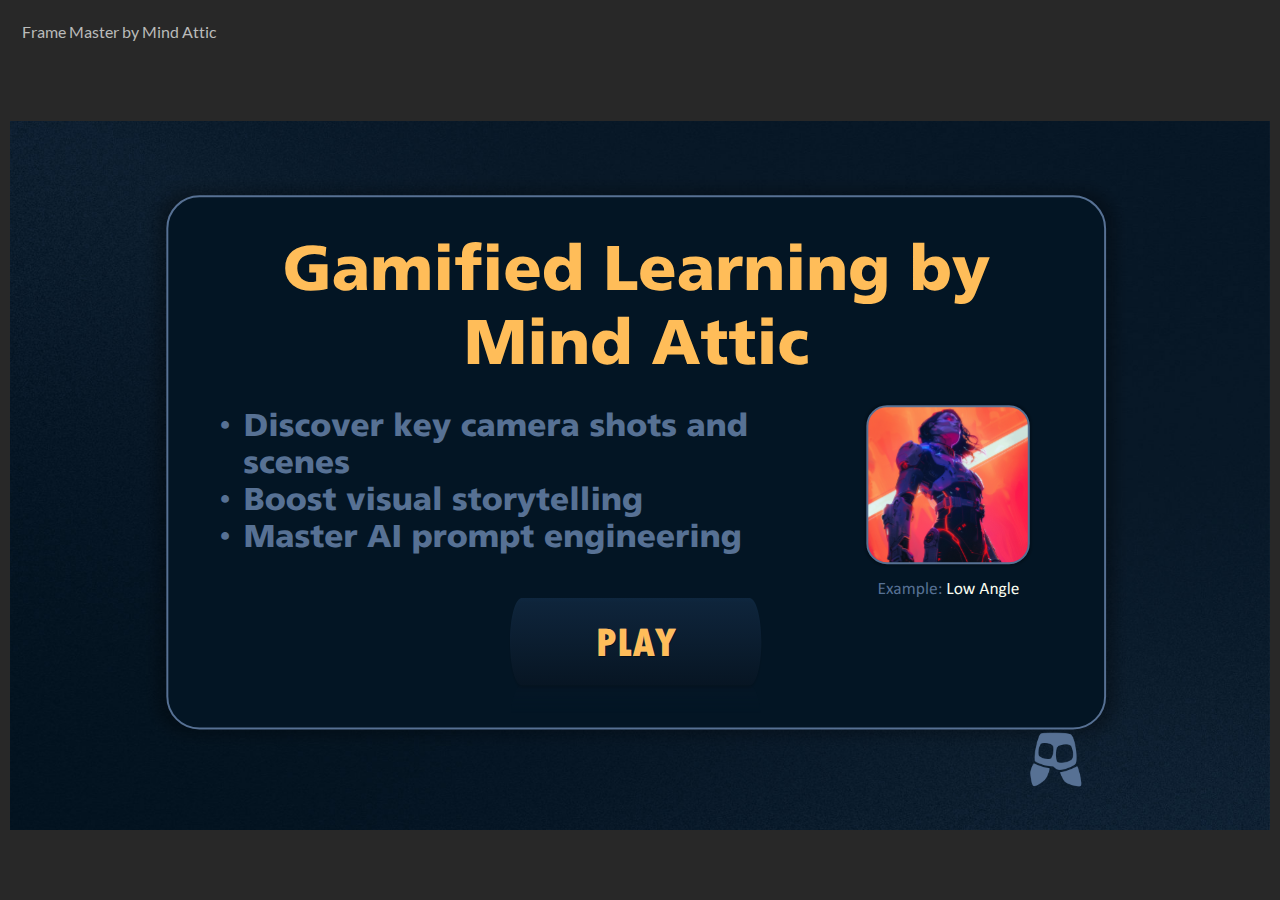
==== index.html @ d584688f "Update and rename story.html to index.html" ====
﻿<!doctype html>
<html lang="en-US">
<head>
  <meta charset="utf-8">
  <!-- Created using Storyline 360 - http://www.articulate.com  -->
  <!-- version: 3.86.32028.0 -->
  <title>Frame Master by Mind Attic</title>
  <meta http-equiv="x-ua-compatible" content="IE=edge"/>
  <meta name="viewport" content="width=device-width,initial-scale=1,user-scalable=no,shrink-to-fit=no,minimal-ui"/>
  <meta name="apple-mobile-web-app-capable" content="yes"/>
  <style>
    html, body { height: 100%; padding: 0; margin: 0 }
    #app { height: 100%; width: 100%; }
  </style>

  <script>
    window.DS = {};
    window.globals = {
      DATA_PATH_BASE: '',
      HAS_FRAME: true,
      HAS_SLIDE: true,

      lmsPresent: false,
      tinCanPresent: false,
      cmi5Present: false,
      aoSupport: false,
      scale: 'noscale',
      captureRc: false,
      browserSize: 'optimal',
      bgColor: '#282828',
      features: 'ClosedCaptionsCustomization,DropInBase,DropInInteractions,DropInMisc,DropInVectors,DropInVideo,JsApi,LayerPresentAsDialog,MultipleQuizTracking,UpdatedThemeEditor',
      themeName: 'unified',
      preloaderColor: '#FFFFFF',
      suppressAnalytics: false,
      productChannel: 'stable',
      publishSource: 'storyline',
      aid: 'aid|3d3e8f25-de1e-40fc-a83b-dbcee0b505d5',
      cid: '620f5f59-a15d-4185-9ea1-18e1c8b3d3c5',
      playerVersion: '3.86.32028.0',
      publishTimestamp: '2024-03-20T09:26:16.8019691Z',
      maxIosVideoElements: 10,
      connectionSettings: { message: 'You%20are%20offline.%20Trying%20to%20reconnect...', useDarkTheme: false, mode: 'disabled' },
      hasFeature: function(feature) {
        return this.features.split(',').includes(feature);
      },
      
      parseParams: function(qs) {
        if (window.globals.parsedParams != null) {
          return window.globals.parsedParams;
        }
        qs = (qs || window.location.search.substr(1)).split('+').join(' ');
        var params = {},
            tokens,
            re = /[?&]?([^=]+)=([^&]*)/g;

        while (tokens = re.exec(qs)) {
          params[decodeURIComponent(tokens[1]).trim()] =
            decodeURIComponent(tokens[2]).trim();
        }
        window.globals.parsedParams = params;
        return params;
      }

    };
  </script>
  <script>
    var isIe11 = ('ActiveXObject' in window || window.MSBlobBuilder != null)
      && window.msCrypto != null && !window.ActiveXObject;
    if (isIe11) {
      window.globals.unsupportedBrowser = true;
      document.write(atob('[base64]'));
    }
  </script>

  <script>
    if (window.globals.hasFeature('MultiLanguageSupport')) {
      
      
    }
  </script>

  
  <script>window.THREE = { };</script>
  
</head>
<body style="background: #282828" class="cs-HTML theme-unified">
  <!-- 360 -->
  <script>!function(){var e,i=/iPhone/i,o=/iPod/i,n=/iPad/i,t=/\biOS-universal(?:.+)Mac\b/i,r=/\bAndroid(?:.+)Mobile\b/i,a=/Android/i,d=/(?:SD4930UR|\bSilk(?:.+)Mobile\b)/i,p=/Silk/i,l=/Windows Phone/i,u=/\bWindows(?:.+)ARM\b/i,b=/BlackBerry/i,s=/BB10/i,c=/Opera Mini/i,f=/\b(CriOS|Chrome)(?:.+)Mobile/i,h=/Mobile(?:.+)Firefox\b/i,v=function(e){return void 0!==e&&"MacIntel"===e.platform&&"number"==typeof e.maxTouchPoints&&e.maxTouchPoints>1&&"undefined"==typeof MSStream};e=function(e){var m={userAgent:"",platform:"",maxTouchPoints:0};e||"undefined"==typeof navigator?"string"==typeof e?m.userAgent=e:e&&e.userAgent&&(m={userAgent:e.userAgent,platform:e.platform,maxTouchPoints:e.maxTouchPoints||0}):m={userAgent:navigator.userAgent,platform:navigator.platform,maxTouchPoints:navigator.maxTouchPoints||0};var g=m.userAgent,y=g.split("[FBAN");void 0!==y[1]&&(g=y[0]),void 0!==(y=g.split("Twitter"))[1]&&(g=y[0]);var A=function(e){return function(i){return i.test(e)}}(g),w={apple:{phone:A(i)&&!A(l),ipod:A(o),tablet:!A(i)&&(A(n)||v(m))&&!A(l),universal:A(t),device:(A(i)||A(o)||A(n)||A(t)||v(m))&&!A(l)},amazon:{phone:A(d),tablet:!A(d)&&A(p),device:A(d)||A(p)},android:{phone:!A(l)&&A(d)||!A(l)&&A(r),tablet:!A(l)&&!A(d)&&!A(r)&&(A(p)||A(a)),device:!A(l)&&(A(d)||A(p)||A(r)||A(a))||A(/\bokhttp\b/i)},windows:{phone:A(l),tablet:A(u),device:A(l)||A(u)},other:{blackberry:A(b),blackberry10:A(s),opera:A(c),firefox:A(h),chrome:A(f),device:A(b)||A(s)||A(c)||A(h)||A(f)},any:!1,phone:!1,tablet:!1};return w.any=w.apple.device||w.android.device||w.windows.device||w.other.device,w.phone=w.apple.phone||w.android.phone||w.windows.phone,w.tablet=w.apple.tablet||w.android.tablet||w.windows.tablet,w}(),"object"==typeof exports&&"undefined"!=typeof module?module.exports=e:"function"==typeof define&&define.amd?define((function(){return e})):this.isMobile=e}();
    window.isMobile.apple.tablet = window.isMobile.apple.tablet ||
      (navigator.platform === 'MacIntel' && navigator.maxTouchPoints > 1);
    window.isMobile.apple.device = window.isMobile.apple.device || window.isMobile.apple.tablet;
    window.isMobile.tablet = window.isMobile.tablet || window.isMobile.apple.tablet;
    window.isMobile.any = window.isMobile.any || window.isMobile.apple.tablet;
  </script>

  <div id="focus-sink" tabindex="-1"></div>

  <div id="preso"></div>
  <script>
    (function() {

      var classTypes = [ 'desktop', 'mobile', 'phone', 'tablet' ];

      var addDeviceClasses = function(prefix, testObj) {
        var curr, i;
        for (i = 0; i < classTypes.length; i++) {
          curr = classTypes[i];
          if (testObj[curr]) {
            document.body.classList.add(prefix + curr);
          }
        }
      };

      var params = window.globals.parseParams(),
          isDevicePreview = params.devicepreview === '1',
          isPhoneOverride = params.deviceType === 'phone' || (isDevicePreview && params.phone == '1'),
          isTabletOverride = (params.deviceType === 'tablet' || isDevicePreview) && !isPhoneOverride,
          isMobileOverride = isPhoneOverride || isTabletOverride;

      var deviceView = {
        desktop: !window.isMobile.any && !isMobileOverride,
        mobile: window.isMobile.any || isMobileOverride,
        phone: isPhoneOverride || (window.isMobile.phone && !isTabletOverride),
        tablet: isTabletOverride || window.isMobile.tablet
      };

      window.globals.deviceView = deviceView;
      window.isMobile.desktop = !window.isMobile.any;
      window.isMobile.mobile = window.isMobile.any;

      addDeviceClasses('view-', deviceView);

    })();
  </script>
  
  <script src='story_content/user.js' type=text/javascript></script>
  <div class="slide-loader"></div>

  <script>
    var doc = document, loader = doc.body.querySelector('.slide-loader'); [ 1, 2, 3 ].forEach(function(n) { var d = doc.createElement('div'); d.style.backgroundColor = window.globals.preloaderColor; d.classList.add('mobile-loader-dot'); d.classList.add('dot' + n); loader.appendChild(d); });
  </script>

  <div class="mobile-load-title-overlay" style="display: none">
    <div class="mobile-load-title">Frame Master by Mind Attic</div>
  </div>

  <div class="mobile-chrome-warning"></div>

  
<style>
  .warn-connection-dialog {
    display: none;
    background: transparent;
    pointer-events: all;
    position: fixed;
    left: 0;
    top: 0;
    width: 100%;
    height: 100%;
    z-index: 999;
  }

  .warn-connection-content {
    pointer-events: all;
    border-radius: 4px;
    background: white;
    border: 1px solid #E7E7E7;
    color: #333333;
    box-shadow: 0 2px 4px rgba(0, 0, 0, 0.25);
    transition: all 150ms ease-out;
    position: absolute;
    white-space: nowrap;
  }

  .view-phone.is-landscape .warn-connection-content {
    left: 23px;
    bottom: 23px;
  }

  .view-tablet.is-landscape .warn-connection-content {
    left: 50%;
    top: 20px;
    transform: translateX(-50%);
  }

  .view-mobile.is-portrait .warn-connection-content {
    transform: translate(-50%, calc(-100% - 15px));
  }

  .warn-connection-content p {
    display: inline-block;
    margin: 0 8px 0 0;
    line-height: 33px;
    font-size: 11px;
  }

  .warn-connection-content svg {
    position: relative;
    vertical-align: middle;
    margin: 0 2px 2px 8px;
  }

  .view-desktop .warn-connection-content {
    left: 1.5em;
    bottom: 1.5em;
  }

  .view-desktop .warn-connection-content p {
    font-size: 1.1em;
  }

  .is-offline .warn-connection-dialog {
    display: block;
  }

  .is-offline .cs-panel * {
    pointer-events: none !important;
  }

  .is-offline .cs-panel {
    pointer-events: all !important;
  }

  .is-offline #nav-controls * {
    pointer-events: none !important;
  }

  .is-offline #nav-controls {
    pointer-events: all !important;
  }
</style>

<div class="warn-connection-dialog" role="alertdialog" aria-modal="true" tabindex="0" aria-labelledby="warn-connection-message">
  <div class="warn-connection-content">
    <svg width="17" height="15" viewBox="0 0 17 15" xmlns="http://www.w3.org/2000/svg">
      <path fill="#8F0000" stroke="white" d="M16.07,12.98 L15.88,12.23 L9.51,1.21 C8.97,0.26,7.6,0.26,7.06,1.21 L0.69,12.23 C0.15,13.16,0.81,14.36,1.91,14.36 H14.65 C15.47,14.36,16.05,13.7,16.07,12.98 Z"/>
      <path fill="white" stroke="white" d="M8.58,5.5 C8.35,5.28,8.5,5.35,8.21,5.32 C8.09,5.35,7.97,5.49,7.96,5.67 C7.97,5.79,7.98,5.92,7.98,6.04 L7.98,6.04 C7.99,6.17,8,6.31,8.01,6.43 L8.01,6.44 C8.03,6.92,8.06,7.41,8.09,7.9 L8.09,7.9 C8.12,8.39,8.14,8.88,8.17,9.37 C8.17,9.39,8.18,9.42,8.2,9.44 C8.23,9.46,8.25,9.47,8.28,9.47 C8.31,9.47,8.34,9.46,8.35,9.44 C8.37,9.43,8.38,9.4,8.39,9.35 L8.39,9.34 C8.39,9.24,8.4,9.15,8.4,9.05 L8.4,9.05 C8.41,8.96,8.41,8.86,8.42,8.75 C8.43,8.44,8.45,8.12,8.47,7.81 L8.47,7.81 C8.49,7.49,8.51,7.18,8.53,6.87 C8.55,6.46,8.56,6.05,8.59,5.64 L8.6,5.62 C8.6,5.57,8.59,5.53,8.58,5.5 L8.21,5.32 Z"/>
      <circle fill="white" stroke="white" cx="8.3" cy="11.35" r="0.3"/>
    </svg>
    <p id="warn-connection-message">You are offline. Trying to reconnect...</p>
  </div>
</div>

<script>
  (function() {
    window.DS.connection = {
      warningShown: false,
      assets: {},
      loadingAssetGroup: false,
      retryDelay: 500
    };

    var connectionSettings = window.globals.connectionSettings || {};

    var useConnectionMessages = window.AbortController != null &&
      window.location.protocol != 'file:' &&
      connectionSettings.mode === 'normal';

    window.DS.connection.useConnectionMessages = useConnectionMessages;

    var assetCount = 0;
    var checkLoadedId;


    if (useConnectionMessages && connectionSettings != null) {
      var contentEl = document.querySelector('.warn-connection-content');
      var messageEl = contentEl.querySelector('p');

      if (connectionSettings.useDarkTheme) {
        contentEl.style.borderColor = '#BABBBA';
        contentEl.style.backgroundColor = '#282828';
        contentEl.style.color = '#FFFFFF';
      }

      if (connectionSettings.message != null) {
        messageEl.textContent = window.decodeURIComponent(connectionSettings.message);
      }
    }

    function checkAssetsReady() {
      for (var i in DS.connection.assets) {
        if (!DS.connection.assets[i].success) {
          return false;
        }
      }
      return true;
    }

    function stopAssetGroup() {
      if (!useConnectionMessages) { return; }

      assetCount = 0;

      DS.connection.oldAssetGroup = DS.connection.assets;
      DS.connection.assets = {};
      DS.connection.loadingAssetGroup = false;
      clearInterval(checkLoadedId);
    }

    function startAssetGroup() {
      if (!useConnectionMessages) { return; }
      var ticks = 0;
      clearInterval(checkLoadedId);
      checkLoadedId = setInterval(function() {
        var loaded = 0;
        if (assetCount === 0 && loaded === 0) {
          clearInterval(checkLoadedId);
          return;
        }

        for (var i in DS.connection.assets) {
          if (DS.connection.assets[i].success) {
            loaded++;
          }
        }

        if (assetCount === loaded && checkAssetsReady()) {
          for (var i in DS.connection.assets) {
            if (DS.connection.assets[i].action) {
              DS.connection.assets[i].action();
            }
          }
          hideWarning();
          stopAssetGroup();
        }
      }, 100)
    }

    function requiredAsset(url, action, retry, type) {
      if (!useConnectionMessages) { return; }
      if (DS.connection.assets[url]) { return; }

      DS.connection.assets[url] = {
        success: false, action: action, retry: retry, type: type
      };
      assetCount = Object.keys(DS.connection.assets).length;
      if (!DS.connection.loadingAssetGroup) {
        startAssetGroup();
      }
      DS.connection.loadingAssetGroup = true;
    }

    function assetLoaded(url) {
      if (!useConnectionMessages) { return; }
      if (DS.connection.assets[url]) {
        DS.connection.assets[url].success = true;
      }
    }

    function assetFailed(url) {
      if (!useConnectionMessages) { return; }
      if (!DS.connection.assets[url]) {
        if (/\.js$/.test(url) && url.indexOf('transcripts') === -1) {
          setTimeout(function() {
            if (DS.connection.lastSlideLoaded != null) {
              DS.connection.lastSlideLoaded();
            }
          }, DS.connection.retryDelay);
        }
        return;
      }
      if (!DS.connection.warningShown) { showWarning(); }
      if (DS.connection.assets[url].retry) {
        setTimeout(function() {
          if (!DS.connection.assets[url].success) {
            DS.connection.assets[url].retry()
          }
        }, DS.connection.retryDelay);
      }
    }

    function hideWarning() {
      document.body.classList.remove('is-offline');
      DS.connection.warningShown = false;
      enableKeys();
    }
    DS.connection.hideWarning = hideWarning

    function showWarning(btn) {
      document.body.classList.add('is-offline')
      DS.connection.warningShown = true;
      updateWarningPosition();
      disableKeys();
    }

    function updateWarningPosition() {
      if (!DS.connection.warningShown) {
        return;
      }

      var isPortrait = document.body.classList.contains('is-portrait');
      var isMobile = document.body.classList.contains('view-mobile');
      var warningEl = document.querySelector('.warn-connection-content');

      if (isPortrait && isMobile) {
        var slide = document.querySelector('.primary-slide');
        var slideRect = slide != null
          ? slide.getBoundingClientRect()
          : { top: window.innerHeight, left: 0, width: window.innerWidth };

        warningEl.style.top = `${slideRect.top}px`
        warningEl.style.left = `${slideRect.left + slideRect.width / 2}px`
      } else {
        warningEl.style.top = null;
        warningEl.style.left = null;
      }

      window.requestAnimationFrame(updateWarningPosition);
    }

    function onDisableKeyDown(e) {
      e.preventDefault();
      e.stopImmediatePropagation();
    }

    function onDisableKeyUp(e) {
      e.preventDefault();
      e.stopImmediatePropagation();
    }

    var accStyle = document.createElement('style');
    var warnDialogEl = document.querySelector('.warn-connection-dialog');

    function disableKeys() {
      if (DS.views && DS.views.nsStack && DS.views.nsStack.length === 1) {
        DS.views.nsStack[0].tabReachable = false
        DS.views.nsStack[0].updateTabIndex(true, true);
      }

      accStyle.innerHTML = '.acc-shadow-dom { display: none; }';
      document.body.appendChild(accStyle);

      warnDialogEl.parentNode.append(warnDialogEl);
      warnDialogEl.focus();
    }

    function enableKeys() {
      accStyle.remove();
      if (DS.views && DS.views.nsStack && DS.views.nsStack.length === 1 && DS.views.nsStack[0].name === '_frame') {
        DS.views.nsStack[0].tabReachable = true;
        DS.views.nsStack[0].updateTabIndex();
      }
    }

    // these will all be noops if the feature flag isn't set in
    // the data and `window.globals.features`
    DS.connection.requiredAsset = requiredAsset;
    DS.connection.assetLoaded = assetLoaded;
    DS.connection.assetFailed = assetFailed;
    DS.connection.stopAssetGroup = stopAssetGroup;
    DS.connection.startAssetGroup = startAssetGroup;
  })();
</script>


  <script>
    
    if (window.autoSpider && window.vInterfaceObject) {
      document.querySelector('.mobile-load-title-overlay').style.display = 'none';
    }
  </script>

  

  <link rel="stylesheet" href="html5/data/css/output.min.css" data-noprefix/>
</body>
<script src="html5/lib/scripts/bootstrapper.min.js"></script>
</html>
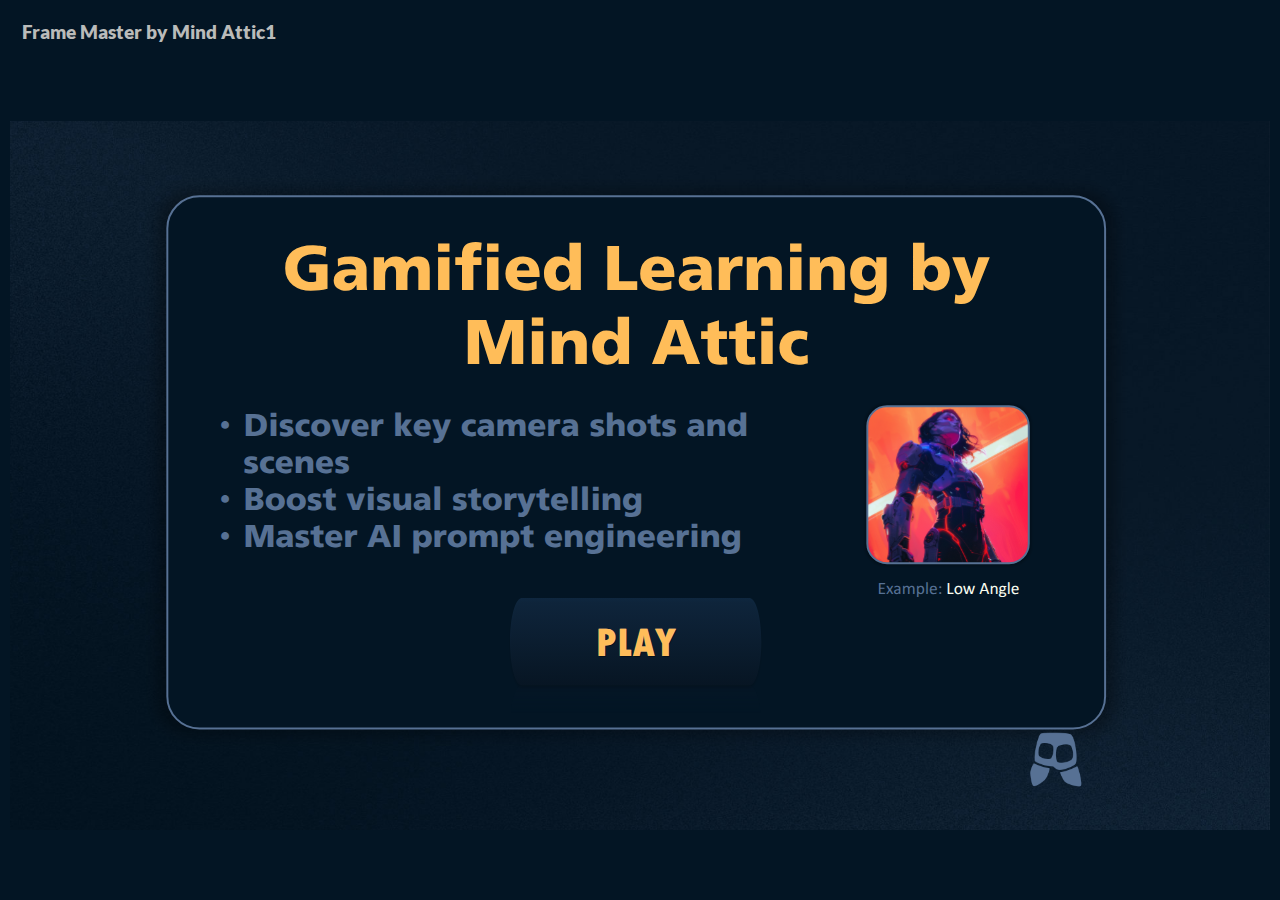
==== commit f53e3377: "Add files via upload" ====
--- a/index.html
+++ b/index.html
@@ -4,7 +4,7 @@
   <meta charset="utf-8">
   <!-- Created using Storyline 360 - http://www.articulate.com  -->
   <!-- version: 3.86.32028.0 -->
-  <title>Frame Master by Mind Attic</title>
+  <title>Frame Master by Mind Attic1</title>
   <meta http-equiv="x-ua-compatible" content="IE=edge"/>
   <meta name="viewport" content="width=device-width,initial-scale=1,user-scalable=no,shrink-to-fit=no,minimal-ui"/>
   <meta name="apple-mobile-web-app-capable" content="yes"/>
@@ -27,7 +27,7 @@
       scale: 'noscale',
       captureRc: false,
       browserSize: 'optimal',
-      bgColor: '#282828',
+      bgColor: '#031524',
       features: 'ClosedCaptionsCustomization,DropInBase,DropInInteractions,DropInMisc,DropInVectors,DropInVideo,JsApi,LayerPresentAsDialog,MultipleQuizTracking,UpdatedThemeEditor',
       themeName: 'unified',
       preloaderColor: '#FFFFFF',
@@ -37,7 +37,7 @@
       aid: 'aid|3d3e8f25-de1e-40fc-a83b-dbcee0b505d5',
       cid: '620f5f59-a15d-4185-9ea1-18e1c8b3d3c5',
       playerVersion: '3.86.32028.0',
-      publishTimestamp: '2024-03-20T09:26:16.8019691Z',
+      publishTimestamp: '2024-03-20T10:41:28.9292103Z',
       maxIosVideoElements: 10,
       connectionSettings: { message: 'You%20are%20offline.%20Trying%20to%20reconnect...', useDarkTheme: false, mode: 'disabled' },
       hasFeature: function(feature) {
@@ -83,7 +83,7 @@
   <script>window.THREE = { };</script>
   
 </head>
-<body style="background: #282828" class="cs-HTML theme-unified">
+<body style="background: #031524" class="cs-HTML theme-unified">
   <!-- 360 -->
   <script>!function(){var e,i=/iPhone/i,o=/iPod/i,n=/iPad/i,t=/\biOS-universal(?:.+)Mac\b/i,r=/\bAndroid(?:.+)Mobile\b/i,a=/Android/i,d=/(?:SD4930UR|\bSilk(?:.+)Mobile\b)/i,p=/Silk/i,l=/Windows Phone/i,u=/\bWindows(?:.+)ARM\b/i,b=/BlackBerry/i,s=/BB10/i,c=/Opera Mini/i,f=/\b(CriOS|Chrome)(?:.+)Mobile/i,h=/Mobile(?:.+)Firefox\b/i,v=function(e){return void 0!==e&&"MacIntel"===e.platform&&"number"==typeof e.maxTouchPoints&&e.maxTouchPoints>1&&"undefined"==typeof MSStream};e=function(e){var m={userAgent:"",platform:"",maxTouchPoints:0};e||"undefined"==typeof navigator?"string"==typeof e?m.userAgent=e:e&&e.userAgent&&(m={userAgent:e.userAgent,platform:e.platform,maxTouchPoints:e.maxTouchPoints||0}):m={userAgent:navigator.userAgent,platform:navigator.platform,maxTouchPoints:navigator.maxTouchPoints||0};var g=m.userAgent,y=g.split("[FBAN");void 0!==y[1]&&(g=y[0]),void 0!==(y=g.split("Twitter"))[1]&&(g=y[0]);var A=function(e){return function(i){return i.test(e)}}(g),w={apple:{phone:A(i)&&!A(l),ipod:A(o),tablet:!A(i)&&(A(n)||v(m))&&!A(l),universal:A(t),device:(A(i)||A(o)||A(n)||A(t)||v(m))&&!A(l)},amazon:{phone:A(d),tablet:!A(d)&&A(p),device:A(d)||A(p)},android:{phone:!A(l)&&A(d)||!A(l)&&A(r),tablet:!A(l)&&!A(d)&&!A(r)&&(A(p)||A(a)),device:!A(l)&&(A(d)||A(p)||A(r)||A(a))||A(/\bokhttp\b/i)},windows:{phone:A(l),tablet:A(u),device:A(l)||A(u)},other:{blackberry:A(b),blackberry10:A(s),opera:A(c),firefox:A(h),chrome:A(f),device:A(b)||A(s)||A(c)||A(h)||A(f)},any:!1,phone:!1,tablet:!1};return w.any=w.apple.device||w.android.device||w.windows.device||w.other.device,w.phone=w.apple.phone||w.android.phone||w.windows.phone,w.tablet=w.apple.tablet||w.android.tablet||w.windows.tablet,w}(),"object"==typeof exports&&"undefined"!=typeof module?module.exports=e:"function"==typeof define&&define.amd?define((function(){return e})):this.isMobile=e}();
     window.isMobile.apple.tablet = window.isMobile.apple.tablet ||
@@ -141,7 +141,7 @@
   </script>
 
   <div class="mobile-load-title-overlay" style="display: none">
-    <div class="mobile-load-title">Frame Master by Mind Attic</div>
+    <div class="mobile-load-title">Frame Master by Mind Attic1</div>
   </div>
 
   <div class="mobile-chrome-warning"></div>
--- a/html5/data/css/output.min.css
+++ b/html5/data/css/output.min.css
@@ -1,47 +1,47 @@
 @font-face {
-  font-family: 'LatoBold Charset1_ Bold09061C29';
-  src: url('[data-uri]');
-  font-style: normal;
-  font-weight: normal;
-}
-@font-face {
-  font-family: 'Lato Charset1_ 6THAh2wh8E6BDDB5';
-  src: url('[data-uri]');
-  font-style: normal;
-  font-weight: normal;
-}
-@font-face {
-  font-family: 'Arial BlackBold ChaBoldBCD1B8EE';
+  font-family: 'Lato BlackBold CharBoldE68C568F';
+  src: url('[data-uri]');
+  font-style: normal;
+  font-weight: normal;
+}
+@font-face {
+  font-family: 'Lato Black Charset1_ 61E0DB5937';
+  src: url('[data-uri]');
+  font-style: normal;
+  font-weight: normal;
+}
+@font-face {
+  font-family: 'Arial BlackBold ChaBold15C0DC21';
   src: url('[data-uri]');
   font-style: normal;
   font-weight: normal;
 }
 @font-face {
-  font-family: 'Articulate Extrabolbold1CF6EB95';
+  font-family: 'Articulate ExtrabolboldE612F798';
   src: url('[data-uri]');
   font-style: normal;
   font-weight: normal;
 }
 @font-face {
-  font-family: 'Arial Charset1_ 5WJZWujFA6B886E';
+  font-family: 'Arial Charset1_ 6Rlu2oK18D7D424';
   src: url('[data-uri]');
   font-style: normal;
   font-weight: normal;
 }
 @font-face {
-  font-family: 'Tw Cen MT CondensedBoldDB06F043';
+  font-family: 'Tw Cen MT CondensedBold590670AF';
   src: url('[data-uri]');
   font-style: normal;
   font-weight: normal;
 }
 @font-face {
-  font-family: 'Calibri Charset1_ 697N37E971C15';
+  font-family: 'Calibri Charset1_ 6U2JfC9FDCD37';
   src: url('[data-uri]');
   font-style: normal;
   font-weight: normal;
 }
 @font-face {
-  font-family: 'CalibriBold CharsetBoldA651389D';
+  font-family: 'CalibriBold CharsetBold2903D2F0';
   src: url('[data-uri]');
   font-style: normal;
   font-weight: normal;
@@ -89,7 +89,7 @@
   font-weight: normal;
 }
 .cs-HTML {
-  background: rgba(40, 40, 40, 1);
+  background: rgba(3, 21, 36, 1);
 }
 .cs-npnxnanbnsnfns00000000001 .cs-infopanel  {
   box-shadow: 0 1px 0 rgba(0, 0, 0, 0);
@@ -147,7 +147,7 @@
 .cs-npnxnanbnsnfns00000000001 .cs-window  {
   box-shadow: 0 8px 5px rgba(0, 0, 0, 0.2);
   border-color: rgba(49, 99, 0, 0);
-  background: rgba(33, 33, 33, 1);
+  background: rgba(2, 14, 24, 1);
   color: rgba(248, 248, 248, 1);
 }
 .cs-npnxnanbnsnfns00000000001 .cs-window .cs-diva {
@@ -325,10 +325,10 @@
 }
 .cs-npnxnanbnsnfns00000000001 .cs-menu  {
   box-shadow: 0 1px 0 rgba(0, 0, 0, 0);
-  background: rgba(33, 33, 33, 1);
+  background: rgba(2, 14, 24, 1);
 }
 .cs-npnxnanbnsnfns00000000001 .cs-topmenu-item.active .cs-tab {
-  background: rgba(33, 33, 33, 1);
+  background: rgba(2, 14, 24, 1);
 }
 .cs-npnxnanbnsnfns00000000001 .cs-logo  {
   box-shadow: 0 1px 0 rgba(37, 75, 0, 1);
@@ -392,26 +392,26 @@
 }
 .cs-npnxnanbnsnfns00000000001.cs-base  {
   color: rgba(186, 187, 186, 1);
-  border-color: rgba(40, 40, 40, 1);
-  background: rgba(40, 40, 40, 1);
+  border-color: rgba(3, 21, 36, 1);
+  background: rgba(3, 21, 36, 1);
 }
 .cs-npnxnanbnsnfns00000000001.cs-base .cs-separator .cs-diva {
-  background: rgba(69, 69, 69, 1);
+  background: rgba(7, 52, 90, 1);
 }
 .cs-npnxnanbnsnfns00000000001.cs-base .cs-separator .cs-divb {
   background: rgba(0, 0, 0, 0);
 }
 .cs-npnxnanbnsnfns00000000001.cs-base .cs-topmenu-item.active .cs-tab {
-  border-color: rgba(69, 69, 69, 1);
+  border-color: rgba(7, 52, 90, 1);
 }
 .cs-npnxnanbnsnfns00000000001.cs-base .cs-topmenu-item.active .cs-panel {
-  border-color: rgba(69, 69, 69, 1);
+  border-color: rgba(7, 52, 90, 1);
 }
 .cs-npnxnanbnsnfns00000000001.cs-base .cs-left {
-  background: rgba(33, 33, 33, 1);
+  background: rgba(2, 14, 24, 1);
 }
 .cs-npnxnanbnsnfns00000000001.cs-base .cs-area-primary .cs-slide-container {
-  background: rgba(40, 40, 40, 1);
+  background: rgba(3, 21, 36, 1);
 }
 .cs-npnxnanbnsnfns00000000001.cs-base.cs-custom-theme .cs-brandhighlight-bg {
   background: rgba(79, 189, 244, 1) !important;
@@ -516,7 +516,7 @@
   background-size: 100%;
 }
 .cs-npnxnanbnsnfns00000000001 .panel-footer {
-  background: #212121;
+  background: #020E18;
 }
 .cs-npnxnanbnsnfns00000000001 #outline-search {
   background: rgba(255, 255, 255, 0.06);
@@ -557,13 +557,13 @@
   background: #BABBBA;
 }
 .cs-npnxnanbnsnfns00000000001 .cs-panel.topmenu-panel .panel-content, .cs-npnxnanbnsnfns00000000001 .top-tabs-drop {
-  background: #212121;
+  background: #020E18;
 }
 .cs-npnxnanbnsnfns00000000001 .cs-topmenu-item.active .cs-panel {
-  background: #212121;
+  background: #020E18;
 }
 .cs-npnxnanbnsnfns00000000001 .cs-menu.topmenu-panel, .cs-npnxnanbnsnfns00000000001 .top-tabs-drop {
-  border: 1px solid rgba(69, 69, 69, 1) !important;
+  border: 1px solid rgba(7, 52, 90, 1) !important;
   border-radius: 3px;
 }
 .cs-npnxnanbnsnfns00000000001 .resources .resources-list a:hover {
@@ -615,7 +615,7 @@
   fill: #F8F8F8;
 }
 .cs-npnxnanbnsnfns00000000001 .volume .btn:before {
-  background-image: url('[data-uri]');
+  background-image: url('[data-uri]');
 }
 .cs-npnxnanbnsnfns00000000001 .volume-track {
   background: #6C6C6C;
@@ -624,12 +624,12 @@
   stroke: #BABBBA;
 }
 .cs-npnxnanbnsnfns00000000001 .cs-settings > .settings-panel {
-  background: #212121;
-  border: 1px solid rgba(69, 69, 69, 1) !important;
+  background: #020E18;
+  border: 1px solid rgba(7, 52, 90, 1) !important;
   border-radius: 3px;
 }
 .cs-npnxnanbnsnfns00000000001 .cs-settings > .panel-down-arrow {
-  fill: #212121;
+  fill: #020E18;
 }
 .cs-npnxnanbnsnfns00000000001 .switch-toggle .border {
   stroke: #7C7C7C;
@@ -659,10 +659,10 @@
   background: rgba(0, 0, 0, 0.85);
 }
 .cs-npnxnanbnsnfns00000000001 .top-ui-bg, .cs-npnxnanbnsnfns00000000001 .bottom-ui-bg, .cs-npnxnanbnsnfns00000000001 .right-ui-bg, .cs-npnxnanbnsnfns00000000001 .left-ui-bg {
-  background: rgba(40, 40, 40, 0.8);
+  background: rgba(3, 21, 36, 0.8);
 }
 .cs-npnxnanbnsnfns00000000001 .circle-progress-bg {
-  fill: #282828;
+  fill: #031524;
 }
 .cs-npnxnanbnsnfns00000000001 .circle-progress-well {
   fill: #6C6C6C;
@@ -671,13 +671,13 @@
   stroke: #6C6C6C;
 }
 .cs-npnxnanbnsnfns00000000001 .lightbox .option-pane {
-  background: rgba(40, 40, 40, 0.8);
+  background: rgba(3, 21, 36, 0.8);
 }
 .cs-npnxnanbnsnfns00000000001 .lightbox .option-pane:before {
-  background: #282828;
+  background: #031524;
 }
 .cs-npnxnanbnsnfns00000000001 .message-window {
-  background: #212121;
+  background: #020E18;
   border: 1px solid rgba(255, 255, 255, 1) !important;
   border-radius: 3px;
 }
@@ -703,7 +703,7 @@
   color: #F8F8F8;
 }
 .cs-npnxnanbnsnfns00000000001.cs-base {
-  background: #282828;
+  background: #031524;
 }
 .cs-npnxnanbnsnfns00000000001 .cs-menu {
   background: transparent;
@@ -715,39 +715,39 @@
   background: #FFFFFF !important;
 }
 .fn-npnxnanbsnfns00000000001 {
-  font-family: 'Lato22AB4CAF';
+  font-family: 'Lato BlackDF371C99';
   -webkit-font-variant-ligatures: no-common-ligatures;
   font-variant-ligatures: no-common-ligatures;
 }
 .fn-pxabnsnfns00000000001 {
-  font-family: 'Lato22AB4CAF';
+  font-family: 'Lato BlackDF371C99';
   -webkit-font-variant-ligatures: no-common-ligatures;
   font-variant-ligatures: no-common-ligatures;
 }
 .fn-npxnabnsnfns00000000001 {
-  font-family: 'Lato22AB4CAF';
+  font-family: 'Lato BlackDF371C99';
   -webkit-font-variant-ligatures: no-common-ligatures;
   font-variant-ligatures: no-common-ligatures;
 }
 .fn-npnxnanbnsnfns00000000001 {
-  font-family: 'Lato22AB4CAF';
+  font-family: 'Lato BlackDF371C99';
   -webkit-font-variant-ligatures: no-common-ligatures;
   font-variant-ligatures: no-common-ligatures;
 }
 .fn-pxabnsnfns00000000000 {
-  font-family: 'Lato22AB4CAF';
+  font-family: 'Lato BlackDF371C99';
   -webkit-font-variant-ligatures: no-common-ligatures;
   font-variant-ligatures: no-common-ligatures;
 }
 @font-face {
-  font-family: 'Lato22AB4CAF';
-  src: url('[data-uri]');
+  font-family: 'Lato BlackDF371C99';
+  src: url('[data-uri]');
   font-style: normal;
   font-weight: bold;
 }
 @font-face {
-  font-family: 'Lato22AB4CAF';
-  src: url('[data-uri]');
+  font-family: 'Lato BlackDF371C99';
+  src: url('[data-uri]');
   font-style: normal;
   font-weight: normal;
 }
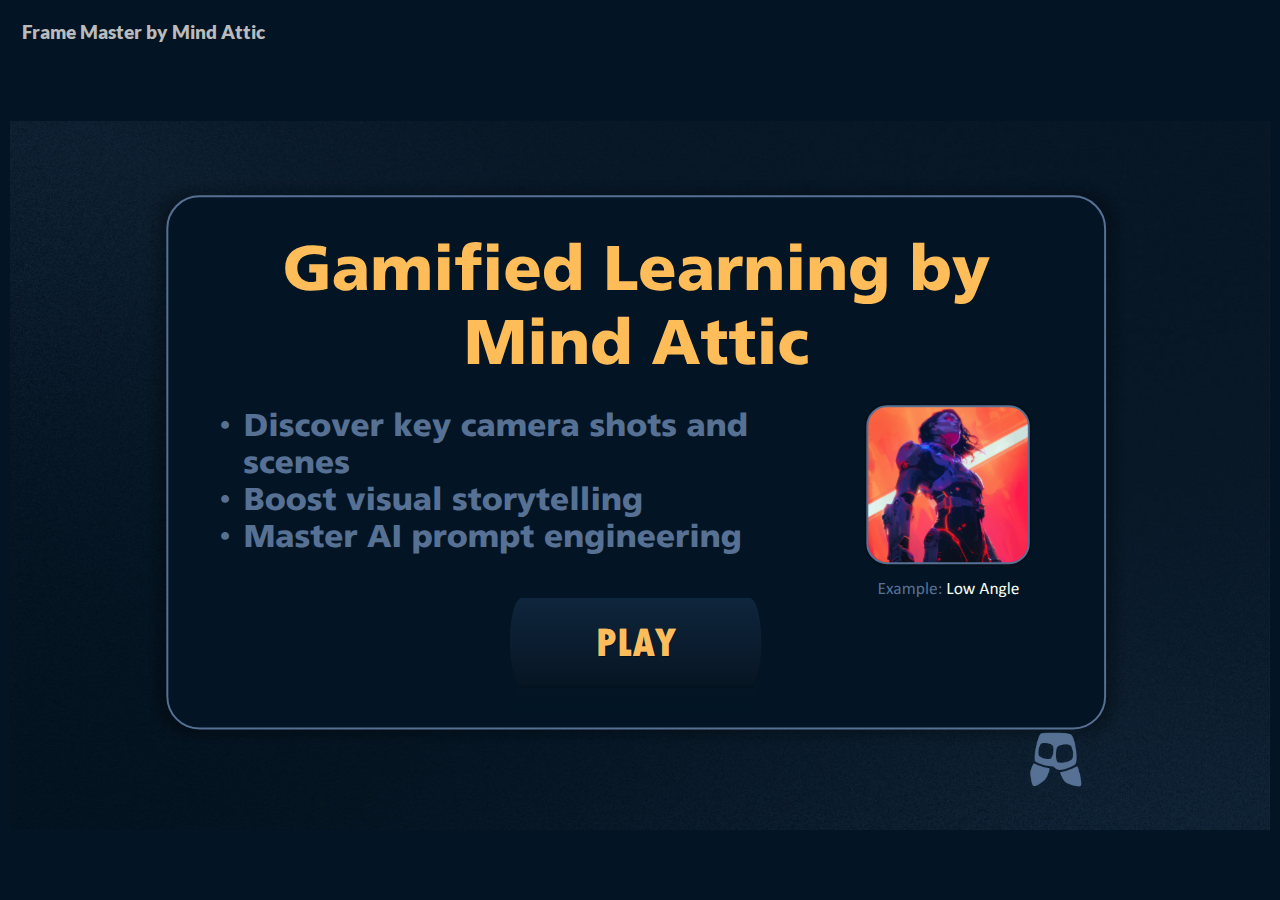
==== commit ee498ed8: "Add files via upload" ====
--- a/index.html
+++ b/index.html
@@ -4,7 +4,7 @@
   <meta charset="utf-8">
   <!-- Created using Storyline 360 - http://www.articulate.com  -->
   <!-- version: 3.86.32028.0 -->
-  <title>Frame Master by Mind Attic1</title>
+  <title>Frame Master by Mind Attic</title>
   <meta http-equiv="x-ua-compatible" content="IE=edge"/>
   <meta name="viewport" content="width=device-width,initial-scale=1,user-scalable=no,shrink-to-fit=no,minimal-ui"/>
   <meta name="apple-mobile-web-app-capable" content="yes"/>
@@ -37,7 +37,7 @@
       aid: 'aid|3d3e8f25-de1e-40fc-a83b-dbcee0b505d5',
       cid: '620f5f59-a15d-4185-9ea1-18e1c8b3d3c5',
       playerVersion: '3.86.32028.0',
-      publishTimestamp: '2024-03-20T10:41:28.9292103Z',
+      publishTimestamp: '2024-03-20T10:45:16.2427460Z',
       maxIosVideoElements: 10,
       connectionSettings: { message: 'You%20are%20offline.%20Trying%20to%20reconnect...', useDarkTheme: false, mode: 'disabled' },
       hasFeature: function(feature) {
@@ -141,7 +141,7 @@
   </script>
 
   <div class="mobile-load-title-overlay" style="display: none">
-    <div class="mobile-load-title">Frame Master by Mind Attic1</div>
+    <div class="mobile-load-title">Frame Master by Mind Attic</div>
   </div>
 
   <div class="mobile-chrome-warning"></div>
--- a/html5/data/css/output.min.css
+++ b/html5/data/css/output.min.css
@@ -1,47 +1,47 @@
 @font-face {
-  font-family: 'Lato BlackBold CharBoldE68C568F';
+  font-family: 'Lato BlackBold CharBoldB8096D3F';
   src: url('[data-uri]');
   font-style: normal;
   font-weight: normal;
 }
 @font-face {
-  font-family: 'Lato Black Charset1_ 61E0DB5937';
+  font-family: 'Lato Black Charset1_ 6947F9B8F5';
   src: url('[data-uri]');
   font-style: normal;
   font-weight: normal;
 }
 @font-face {
-  font-family: 'Arial BlackBold ChaBold15C0DC21';
+  font-family: 'Arial BlackBold ChaBold2D71FD2C';
   src: url('[data-uri]');
   font-style: normal;
   font-weight: normal;
 }
 @font-face {
-  font-family: 'Articulate ExtrabolboldE612F798';
+  font-family: 'Articulate ExtrabolboldCC2A8942';
   src: url('[data-uri]');
   font-style: normal;
   font-weight: normal;
 }
 @font-face {
-  font-family: 'Arial Charset1_ 6Rlu2oK18D7D424';
+  font-family: 'Arial Charset1_ 5Y0Xdt3458504BD';
   src: url('[data-uri]');
   font-style: normal;
   font-weight: normal;
 }
 @font-face {
-  font-family: 'Tw Cen MT CondensedBold590670AF';
+  font-family: 'Tw Cen MT CondensedBold96E412BA';
   src: url('[data-uri]');
   font-style: normal;
   font-weight: normal;
 }
 @font-face {
-  font-family: 'Calibri Charset1_ 6U2JfC9FDCD37';
+  font-family: 'Calibri Charset1_ 6ZsDwF9DC5E56';
   src: url('[data-uri]');
   font-style: normal;
   font-weight: normal;
 }
 @font-face {
-  font-family: 'CalibriBold CharsetBold2903D2F0';
+  font-family: 'CalibriBold CharsetBoldBA2FA6B9';
   src: url('[data-uri]');
   font-style: normal;
   font-weight: normal;
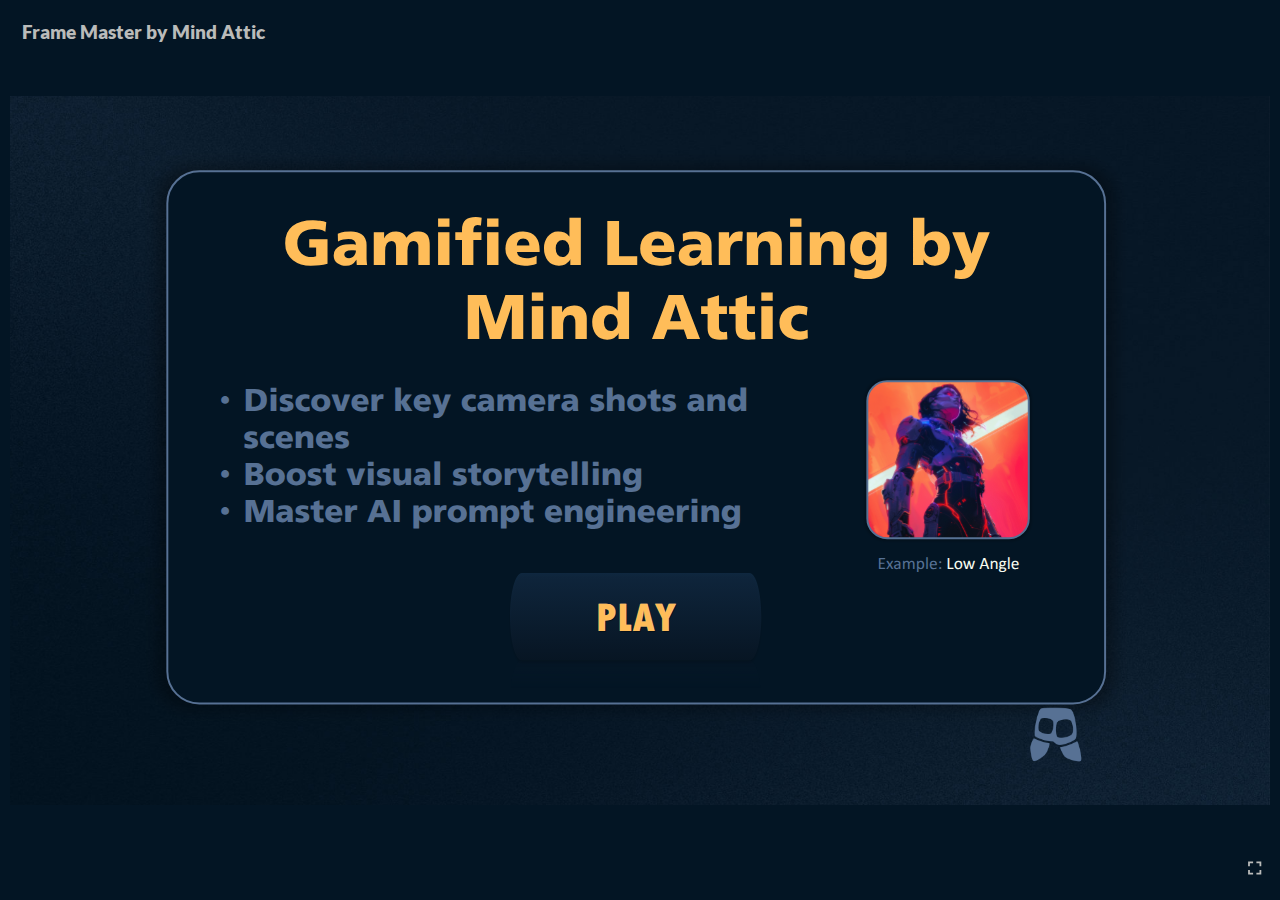
==== commit 1e3a7069: "Add files via upload" ====
--- a/index.html
+++ b/index.html
@@ -37,7 +37,7 @@
       aid: 'aid|3d3e8f25-de1e-40fc-a83b-dbcee0b505d5',
       cid: '620f5f59-a15d-4185-9ea1-18e1c8b3d3c5',
       playerVersion: '3.86.32028.0',
-      publishTimestamp: '2024-03-20T10:45:16.2427460Z',
+      publishTimestamp: '2024-03-21T10:31:31.7479490Z',
       maxIosVideoElements: 10,
       connectionSettings: { message: 'You%20are%20offline.%20Trying%20to%20reconnect...', useDarkTheme: false, mode: 'disabled' },
       hasFeature: function(feature) {
--- a/html5/data/css/output.min.css
+++ b/html5/data/css/output.min.css
@@ -1,47 +1,47 @@
 @font-face {
-  font-family: 'Lato BlackBold CharBoldB8096D3F';
+  font-family: 'Lato BlackBold CharBoldCDC71B94';
   src: url('[data-uri]');
   font-style: normal;
   font-weight: normal;
 }
 @font-face {
-  font-family: 'Lato Black Charset1_ 6947F9B8F5';
+  font-family: 'Lato Black Charset1_ 6T209B6A20';
   src: url('[data-uri]');
   font-style: normal;
   font-weight: normal;
 }
 @font-face {
-  font-family: 'Arial BlackBold ChaBold2D71FD2C';
+  font-family: 'Arial BlackBold ChaBoldA2AFDBBF';
   src: url('[data-uri]');
   font-style: normal;
   font-weight: normal;
 }
 @font-face {
-  font-family: 'Articulate ExtrabolboldCC2A8942';
+  font-family: 'Articulate Extrabolbold531481EE';
   src: url('[data-uri]');
   font-style: normal;
   font-weight: normal;
 }
 @font-face {
-  font-family: 'Arial Charset1_ 5Y0Xdt3458504BD';
+  font-family: 'Arial Charset1_ 5oZmanNAC43DE3E';
   src: url('[data-uri]');
   font-style: normal;
   font-weight: normal;
 }
 @font-face {
-  font-family: 'Tw Cen MT CondensedBold96E412BA';
+  font-family: 'Tw Cen MT CondensedBold472E58B0';
   src: url('[data-uri]');
   font-style: normal;
   font-weight: normal;
 }
 @font-face {
-  font-family: 'Calibri Charset1_ 6ZsDwF9DC5E56';
+  font-family: 'Calibri Charset1_ 6mPQH21C83D4E';
   src: url('[data-uri]');
   font-style: normal;
   font-weight: normal;
 }
 @font-face {
-  font-family: 'CalibriBold CharsetBoldBA2FA6B9';
+  font-family: 'CalibriBold CharsetBold86578C0C';
   src: url('[data-uri]');
   font-style: normal;
   font-weight: normal;
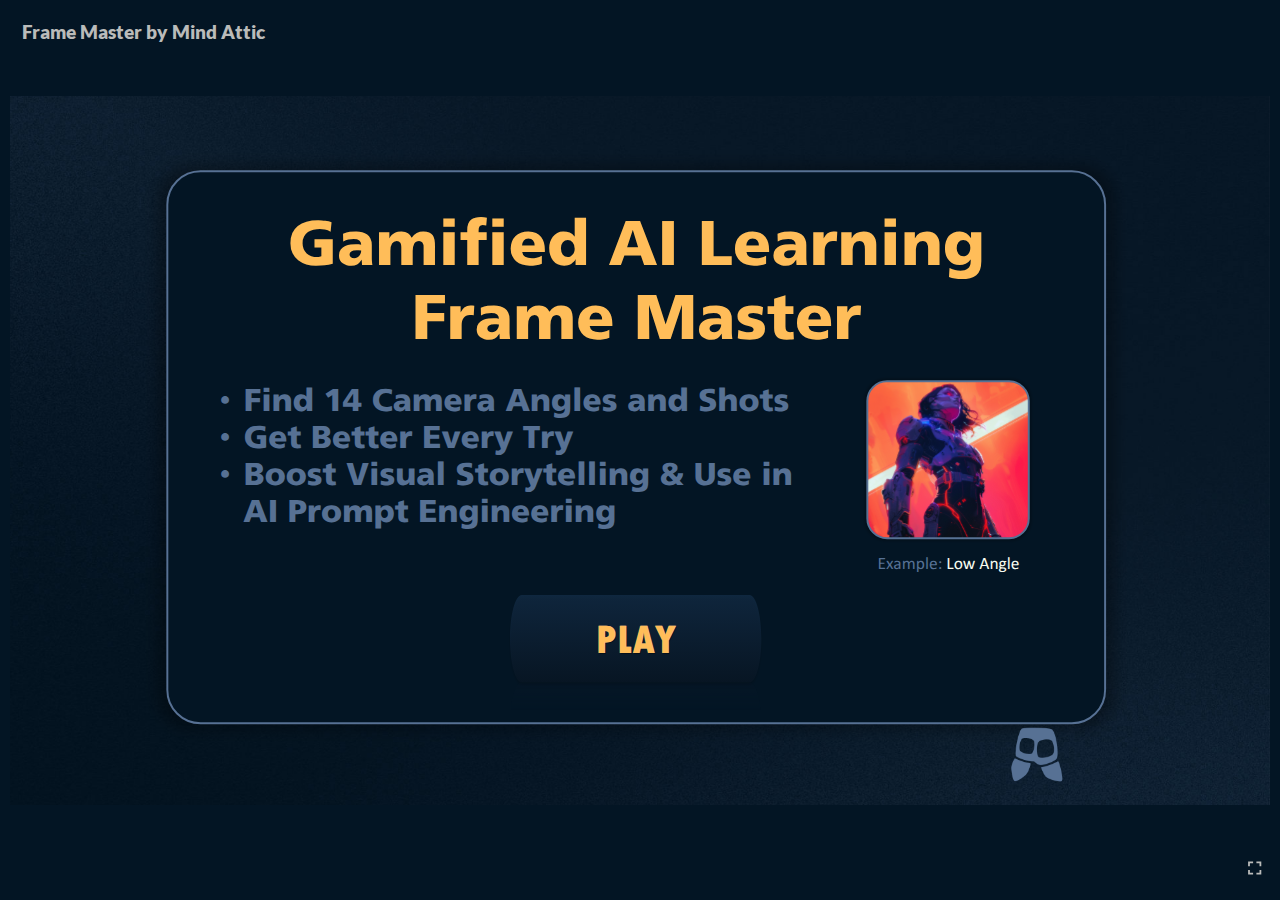
==== commit c55bb528: "Add files via upload" ====
--- a/index.html
+++ b/index.html
@@ -37,7 +37,7 @@
       aid: 'aid|3d3e8f25-de1e-40fc-a83b-dbcee0b505d5',
       cid: '620f5f59-a15d-4185-9ea1-18e1c8b3d3c5',
       playerVersion: '3.86.32028.0',
-      publishTimestamp: '2024-03-21T10:31:31.7479490Z',
+      publishTimestamp: '2024-03-23T13:48:19.6913819Z',
       maxIosVideoElements: 10,
       connectionSettings: { message: 'You%20are%20offline.%20Trying%20to%20reconnect...', useDarkTheme: false, mode: 'disabled' },
       hasFeature: function(feature) {
--- a/html5/data/css/output.min.css
+++ b/html5/data/css/output.min.css
@@ -1,47 +1,47 @@
 @font-face {
-  font-family: 'Lato BlackBold CharBoldCDC71B94';
+  font-family: 'Lato BlackBold CharBold4C3D2645';
   src: url('[data-uri]');
   font-style: normal;
   font-weight: normal;
 }
 @font-face {
-  font-family: 'Lato Black Charset1_ 6T209B6A20';
+  font-family: 'Lato Black Charset1_ 5y3C2CD71C';
   src: url('[data-uri]');
   font-style: normal;
   font-weight: normal;
 }
 @font-face {
-  font-family: 'Arial BlackBold ChaBoldA2AFDBBF';
+  font-family: 'Arial BlackBold ChaBoldB6BCE0F7';
   src: url('[data-uri]');
   font-style: normal;
   font-weight: normal;
 }
 @font-face {
-  font-family: 'Articulate Extrabolbold531481EE';
-  src: url('[data-uri]');
-  font-style: normal;
-  font-weight: normal;
-}
-@font-face {
-  font-family: 'Arial Charset1_ 5oZmanNAC43DE3E';
+  font-family: 'Articulate ExtrabolboldB04FB499';
+  src: url('[data-uri]');
+  font-style: normal;
+  font-weight: normal;
+}
+@font-face {
+  font-family: 'Arial Charset1_ 5jfUTOg6E3BB2DA';
   src: url('[data-uri]');
   font-style: normal;
   font-weight: normal;
 }
 @font-face {
-  font-family: 'Tw Cen MT CondensedBold472E58B0';
+  font-family: 'Tw Cen MT CondensedBoldA1CCE384';
   src: url('[data-uri]');
   font-style: normal;
   font-weight: normal;
 }
 @font-face {
-  font-family: 'Calibri Charset1_ 6mPQH21C83D4E';
+  font-family: 'Calibri Charset1_ 5tQDj2FAE4EBA';
   src: url('[data-uri]');
   font-style: normal;
   font-weight: normal;
 }
 @font-face {
-  font-family: 'CalibriBold CharsetBold86578C0C';
+  font-family: 'CalibriBold CharsetBold1CF2AAA3';
   src: url('[data-uri]');
   font-style: normal;
   font-weight: normal;
@@ -60,7 +60,7 @@
 }
 @font-face {
   font-family: 'Articulate Extrabolbold472DC2A8';
-  src: url('[data-uri]');
+  src: url('[data-uri]');
   font-style: normal;
   font-weight: normal;
 }
